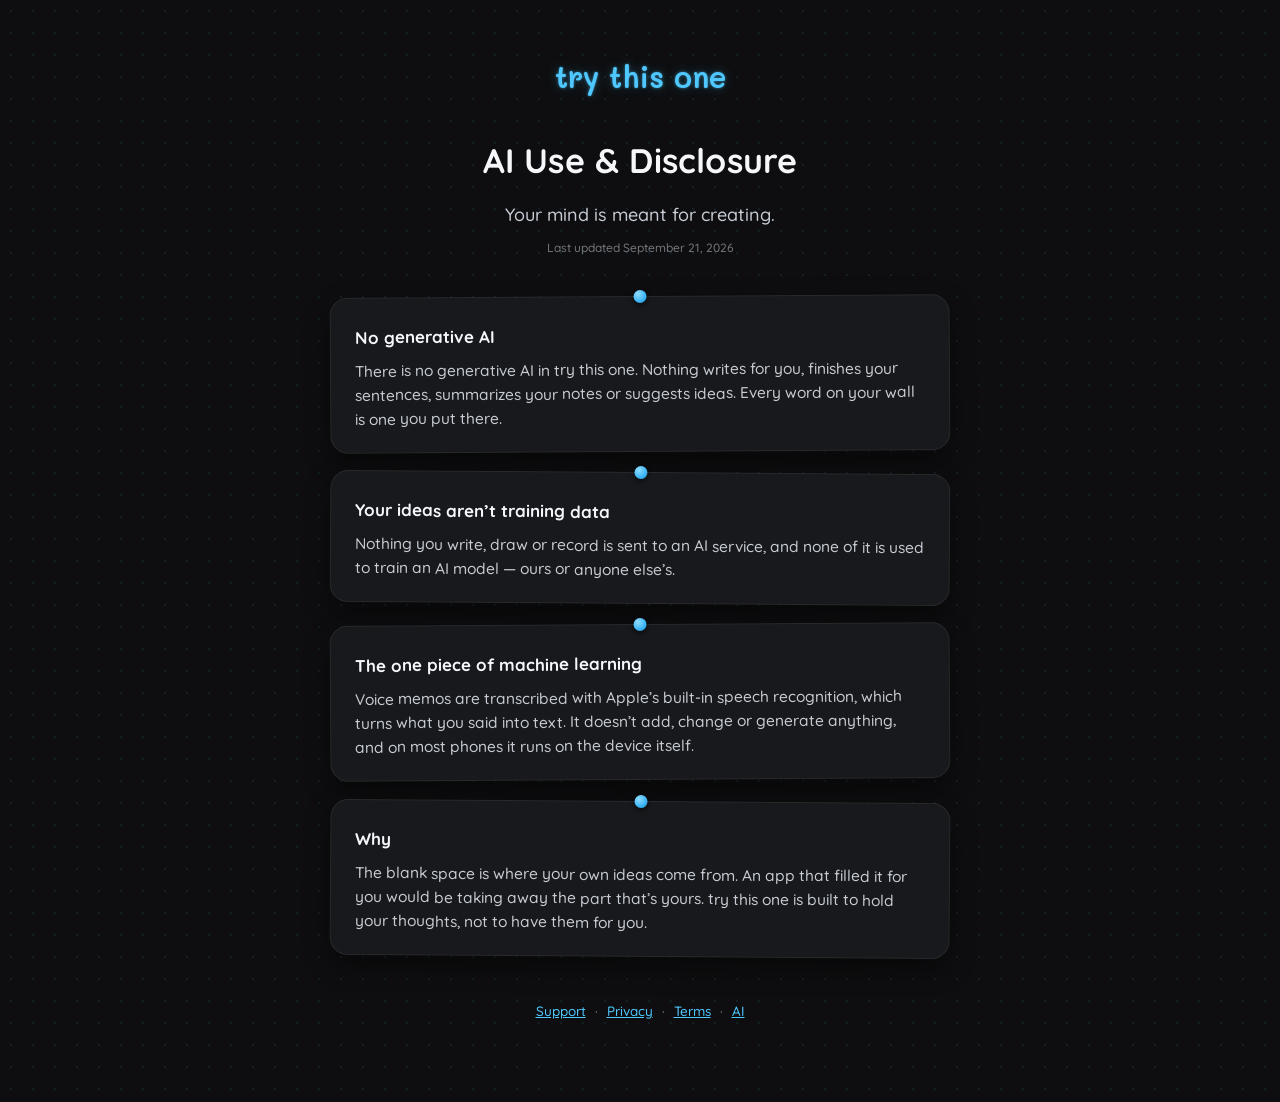
==== ai.html @ eb986d2e "The pages try this one points to from the App Store Privacy, terms, AI disclosure and support, in th" ====
<!DOCTYPE html>
<html lang="en">
<head>
<meta charset="utf-8">
<meta name="viewport" content="width=device-width, initial-scale=1">
<title>AI Use &amp; Disclosure · try this one</title>
<meta name="description" content="How try this one protects your authentic ideas and creativity from generative AI.">
<meta name="theme-color" content="#0e0e10">
<link rel="preconnect" href="https://fonts.googleapis.com">
<link rel="preconnect" href="https://fonts.gstatic.com" crossorigin>
<link href="https://fonts.googleapis.com/css2?family=Quicksand:wght@500;600;700&family=Mali:wght@600&display=swap" rel="stylesheet">
<link rel="stylesheet" href="tto.css">
</head>
<body>
<div class="page">
<header><a class="wordmark" href="./">try this one</a></header>
<h1>AI Use &amp; Disclosure</h1>
<p class="lead">Your mind is meant for creating.</p>
<p class="stamp">Last updated September 21, 2026</p>
<section class="note">
<h2>No generative AI</h2>
<p>There is no generative AI in try this one. Nothing writes for you, finishes your sentences, summarizes your notes or suggests ideas. Every word on your wall is one you put there.</p>
</section>
<section class="note">
<h2>Your ideas aren&rsquo;t training data</h2>
<p>Nothing you write, draw or record is sent to an AI service, and none of it is used to train an AI model &mdash; ours or anyone else&rsquo;s.</p>
</section>
<section class="note">
<h2>The one piece of machine learning</h2>
<p>Voice memos are transcribed with Apple&rsquo;s built-in speech recognition, which turns what you said into text. It doesn&rsquo;t add, change or generate anything, and on most phones it runs on the device itself.</p>
</section>
<section class="note">
<h2>Why</h2>
<p>The blank space is where your own ideas come from. An app that filled it for you would be taking away the part that&rsquo;s yours. try this one is built to hold your thoughts, not to have them for you.</p>
</section>
<footer>
<a href="./">Support</a>·<a href="privacy.html">Privacy</a>·<a href="terms.html">Terms</a>·<a href="ai.html">AI</a>
</footer>
</div>
</body>
</html>
---- tto.css ----
/* The app's own palette and hand. Kept in step with DesignSystem/Colors.swift
   and Features/Settings/SettingsLogoKit.swift — if those move, move these. */
:root {
  --bg:        #0e0e10;
  --felt:      #101113;
  --felt-lit:  #18191c;
  --glow:      #4fc8ff;
  --edge:      #3ab4f5;
  --silver:    #c7ccd4;
  --white:     #f5f7fa;
  --indigo:    #8b85ec;
}

* { box-sizing: border-box; }

html { -webkit-text-size-adjust: 100%; }

body {
  margin: 0;
  padding: 0 20px 80px;
  background-color: var(--bg);
  /* The dot floor the settings page stands on. */
  background-image: radial-gradient(rgba(58,180,245,.10) 1px, transparent 1px);
  background-size: 22px 22px;
  color: var(--white);
  font-family: Quicksand, -apple-system, BlinkMacSystemFont, system-ui, sans-serif;
  font-weight: 500;
  line-height: 1.55;
  -webkit-font-smoothing: antialiased;
}

.page { max-width: 620px; margin: 0 auto; }

/* The wordmark, lit from inside the way the icon writes it. */
header { text-align: center; padding: 54px 0 8px; }

.wordmark {
  display: inline-block;
  font-family: Mali, cursive;
  font-weight: 600;
  font-size: 30px;
  color: var(--glow);
  text-decoration: none;
  text-shadow: 0 0 3px rgba(79,200,255,.55), 0 0 12px rgba(79,200,255,.28);
}

h1 {
  font-size: 34px;
  font-weight: 700;
  letter-spacing: .2px;
  margin: 26px 0 14px;
  text-align: center;
}

/* Said first and biggest, before any detail. */
.lead {
  font-size: 18px;
  color: var(--silver);
  text-align: center;
  margin: 0 auto 10px;
  max-width: 30ch;
}

.stamp {
  text-align: center;
  font-size: 12px;
  color: rgba(199,204,212,.55);
  margin: 0 0 38px;
}

/* Each part is a note pinned to the wall, tilted a hair like the real ones. */
.note {
  position: relative;
  background: var(--felt-lit);
  border: 1px solid rgba(255,255,255,.07);
  border-radius: 18px;
  padding: 26px 24px 22px;
  margin: 0 0 20px;
  box-shadow: 0 10px 26px rgba(0,0,0,.45);
}
.note:nth-child(odd)  { transform: rotate(-.35deg); }
.note:nth-child(even) { transform: rotate(.4deg); }

/* The pin. */
.note::before {
  content: "";
  position: absolute;
  top: -7px; left: 50%;
  width: 13px; height: 13px;
  margin-left: -6.5px;
  border-radius: 50%;
  background: radial-gradient(circle at 34% 30%, #8fdcff, var(--edge) 62%, #1c74a8);
  box-shadow: 0 2px 5px rgba(0,0,0,.6);
}

.note h2 {
  font-size: 17px;
  font-weight: 700;
  margin: 0 0 8px;
  color: var(--white);
}
.note p { margin: 0; color: var(--silver); font-size: 15.5px; }
.note p + p { margin-top: 10px; }

a { color: var(--glow); }

.contact {
  font-family: Mali, cursive;
  font-weight: 600;
  font-size: 19px;
  word-break: break-word;
}

footer {
  margin-top: 44px;
  text-align: center;
  font-size: 13.5px;
  color: rgba(199,204,212,.6);
}
footer a { margin: 0 9px; white-space: nowrap; }

@media (max-width: 420px) {
  h1 { font-size: 28px; }
  .lead { font-size: 16.5px; }
  .note { padding: 24px 19px 20px; }
}
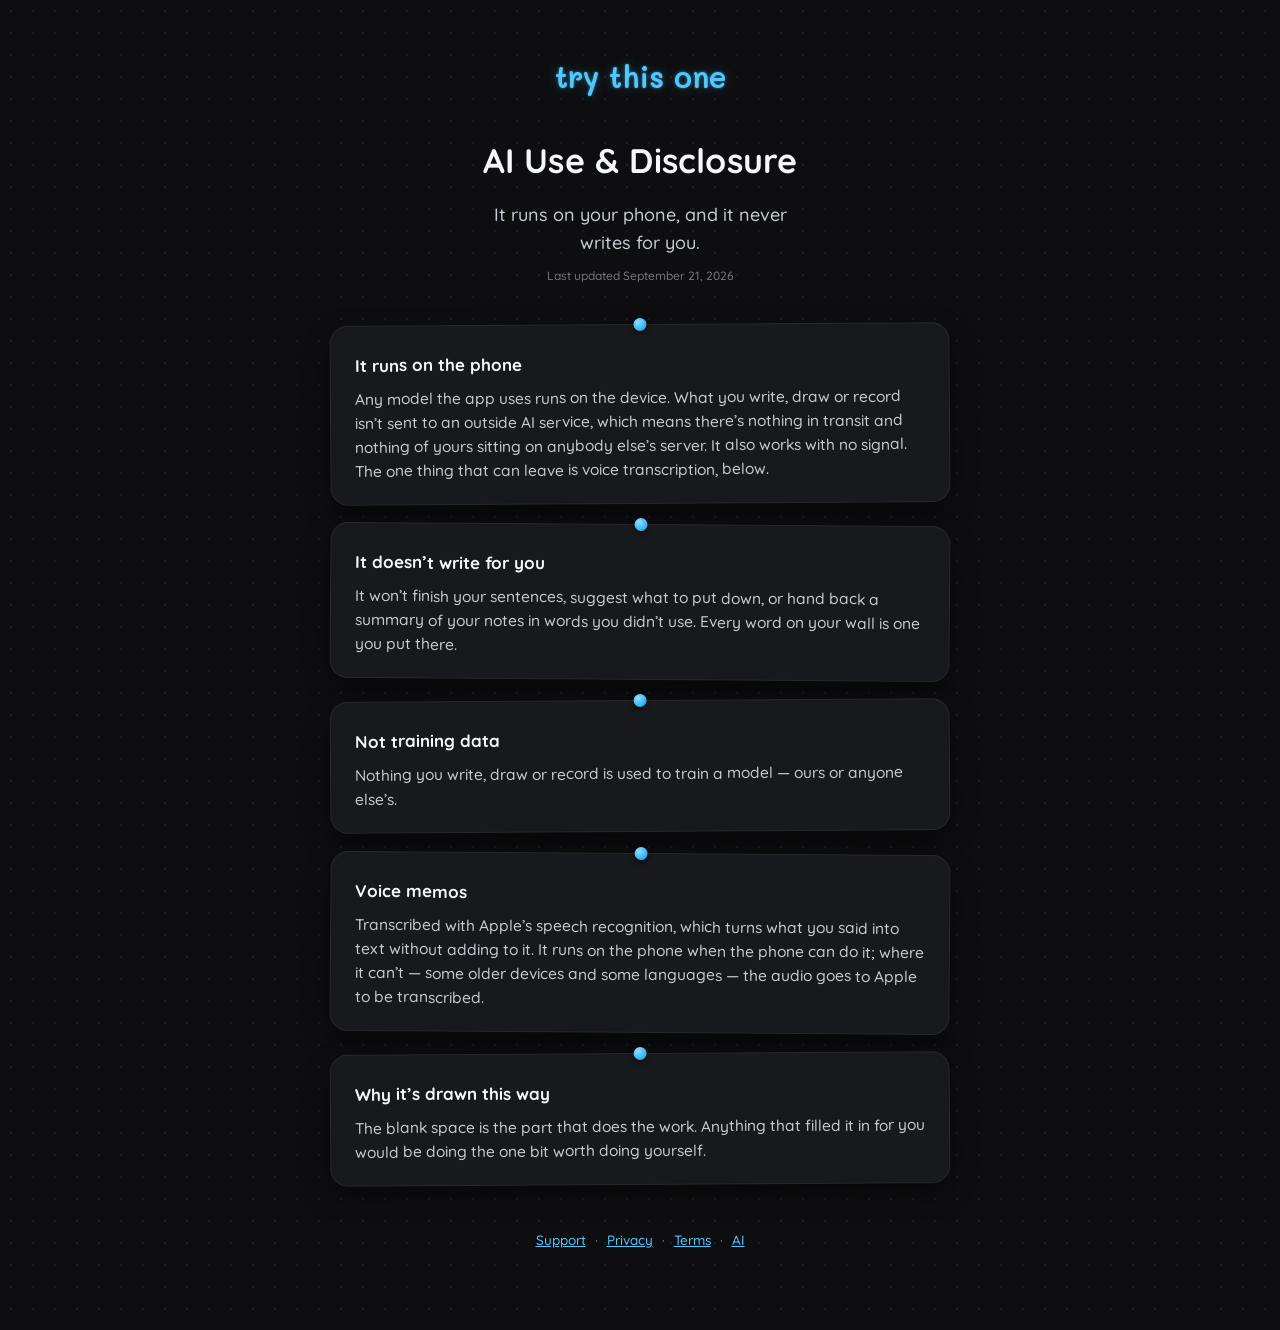
==== commit 19b2985e: "Say what the AI won't do, instead of saying there isn't any A rule rather than an absence: it runs o" ====
--- a/ai.html
+++ b/ai.html
@@ -4,7 +4,7 @@
 <meta charset="utf-8">
 <meta name="viewport" content="width=device-width, initial-scale=1">
 <title>AI Use &amp; Disclosure · try this one</title>
-<meta name="description" content="How try this one protects your authentic ideas and creativity from generative AI.">
+<meta name="description" content="Where the AI runs, what it does, and what it won't do.">
 <meta name="theme-color" content="#0e0e10">
 <link rel="preconnect" href="https://fonts.googleapis.com">
 <link rel="preconnect" href="https://fonts.gstatic.com" crossorigin>
@@ -15,23 +15,27 @@
 <div class="page">
 <header><a class="wordmark" href="./">try this one</a></header>
 <h1>AI Use &amp; Disclosure</h1>
-<p class="lead">Your mind is meant for creating.</p>
+<p class="lead">It runs on your phone, and it never writes for you.</p>
 <p class="stamp">Last updated September 21, 2026</p>
 <section class="note">
-<h2>No generative AI</h2>
-<p>There is no generative AI in try this one. Nothing writes for you, finishes your sentences, summarizes your notes or suggests ideas. Every word on your wall is one you put there.</p>
+<h2>It runs on the phone</h2>
+<p>Any model the app uses runs on the device. What you write, draw or record isn&rsquo;t sent to an outside AI service, which means there&rsquo;s nothing in transit and nothing of yours sitting on anybody else&rsquo;s server. It also works with no signal. The one thing that can leave is voice transcription, below.</p>
 </section>
 <section class="note">
-<h2>Your ideas aren&rsquo;t training data</h2>
-<p>Nothing you write, draw or record is sent to an AI service, and none of it is used to train an AI model &mdash; ours or anyone else&rsquo;s.</p>
+<h2>It doesn&rsquo;t write for you</h2>
+<p>It won&rsquo;t finish your sentences, suggest what to put down, or hand back a summary of your notes in words you didn&rsquo;t use. Every word on your wall is one you put there.</p>
 </section>
 <section class="note">
-<h2>The one piece of machine learning</h2>
-<p>Voice memos are transcribed with Apple&rsquo;s built-in speech recognition, which turns what you said into text. It doesn&rsquo;t add, change or generate anything, and on most phones it runs on the device itself.</p>
+<h2>Not training data</h2>
+<p>Nothing you write, draw or record is used to train a model &mdash; ours or anyone else&rsquo;s.</p>
 </section>
 <section class="note">
-<h2>Why</h2>
-<p>The blank space is where your own ideas come from. An app that filled it for you would be taking away the part that&rsquo;s yours. try this one is built to hold your thoughts, not to have them for you.</p>
+<h2>Voice memos</h2>
+<p>Transcribed with Apple&rsquo;s speech recognition, which turns what you said into text without adding to it. It runs on the phone when the phone can do it; where it can&rsquo;t &mdash; some older devices and some languages &mdash; the audio goes to Apple to be transcribed.</p>
+</section>
+<section class="note">
+<h2>Why it&rsquo;s drawn this way</h2>
+<p>The blank space is the part that does the work. Anything that filled it in for you would be doing the one bit worth doing yourself.</p>
 </section>
 <footer>
 <a href="./">Support</a>·<a href="privacy.html">Privacy</a>·<a href="terms.html">Terms</a>·<a href="ai.html">AI</a>
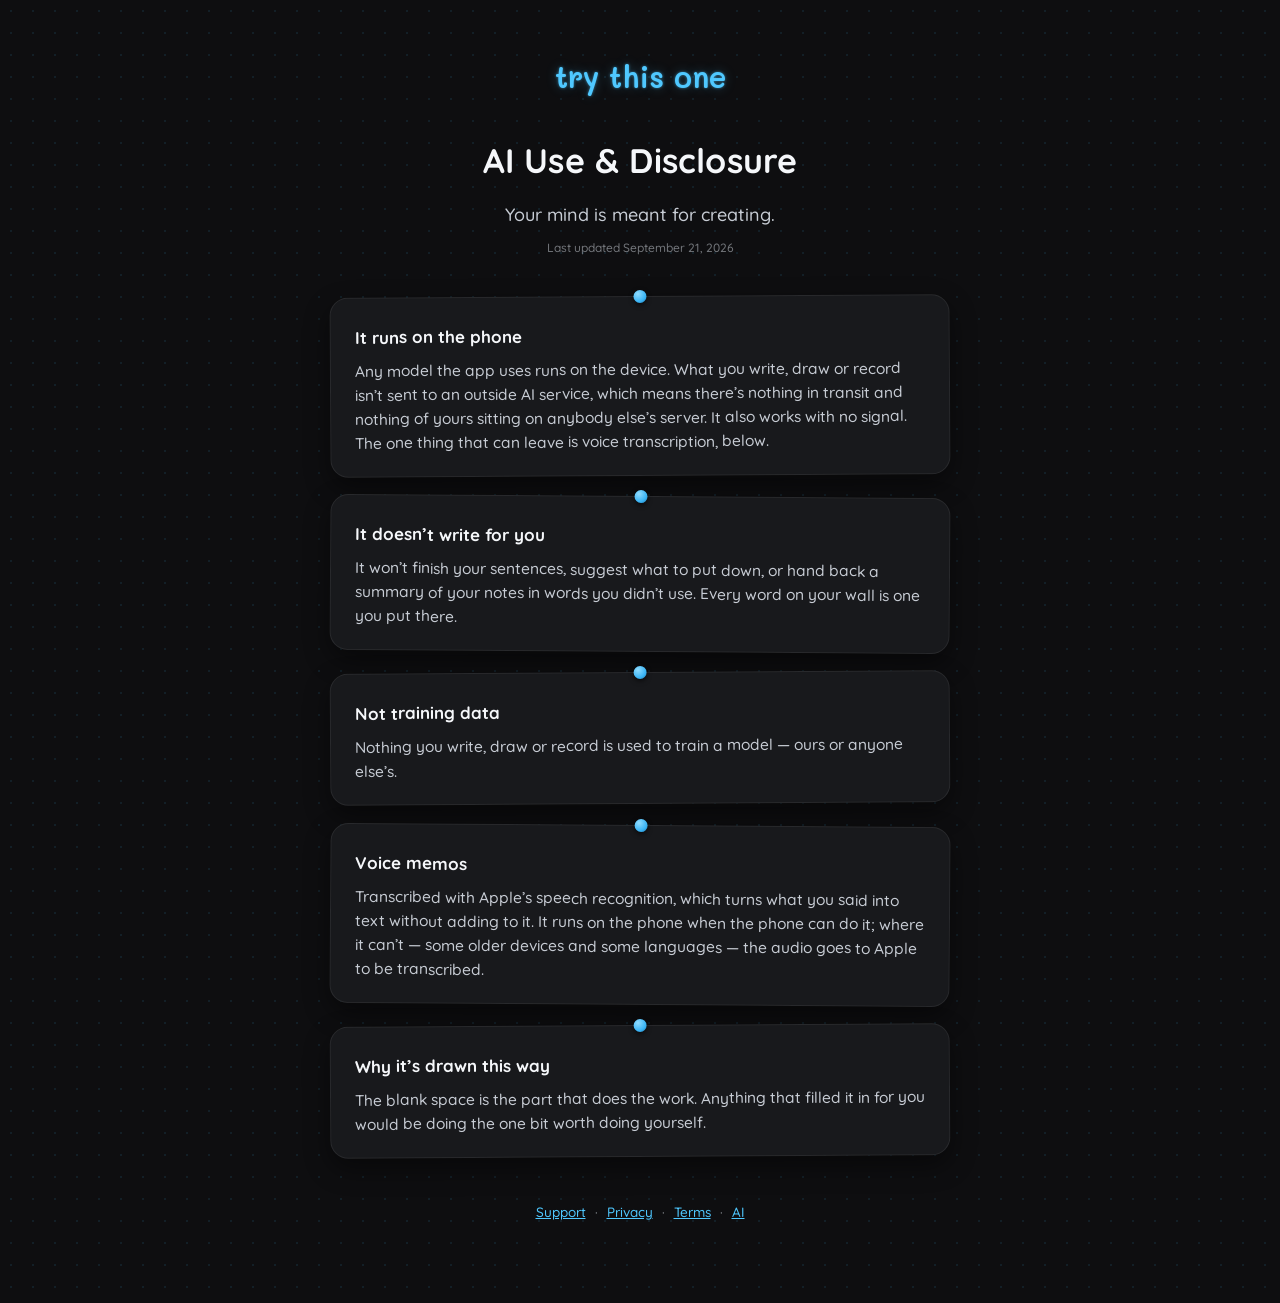
==== commit a592b25d: "Put the AI note's own words back 'Your mind is meant for creating' leads the page again, matching th" ====
--- a/ai.html
+++ b/ai.html
@@ -4,7 +4,7 @@
 <meta charset="utf-8">
 <meta name="viewport" content="width=device-width, initial-scale=1">
 <title>AI Use &amp; Disclosure · try this one</title>
-<meta name="description" content="Where the AI runs, what it does, and what it won't do.">
+<meta name="description" content="Learn how try this one protects your authentic ideas and creativity.">
 <meta name="theme-color" content="#0e0e10">
 <link rel="preconnect" href="https://fonts.googleapis.com">
 <link rel="preconnect" href="https://fonts.gstatic.com" crossorigin>
@@ -15,7 +15,7 @@
 <div class="page">
 <header><a class="wordmark" href="./">try this one</a></header>
 <h1>AI Use &amp; Disclosure</h1>
-<p class="lead">It runs on your phone, and it never writes for you.</p>
+<p class="lead">Your mind is meant for creating.</p>
 <p class="stamp">Last updated September 21, 2026</p>
 <section class="note">
 <h2>It runs on the phone</h2>
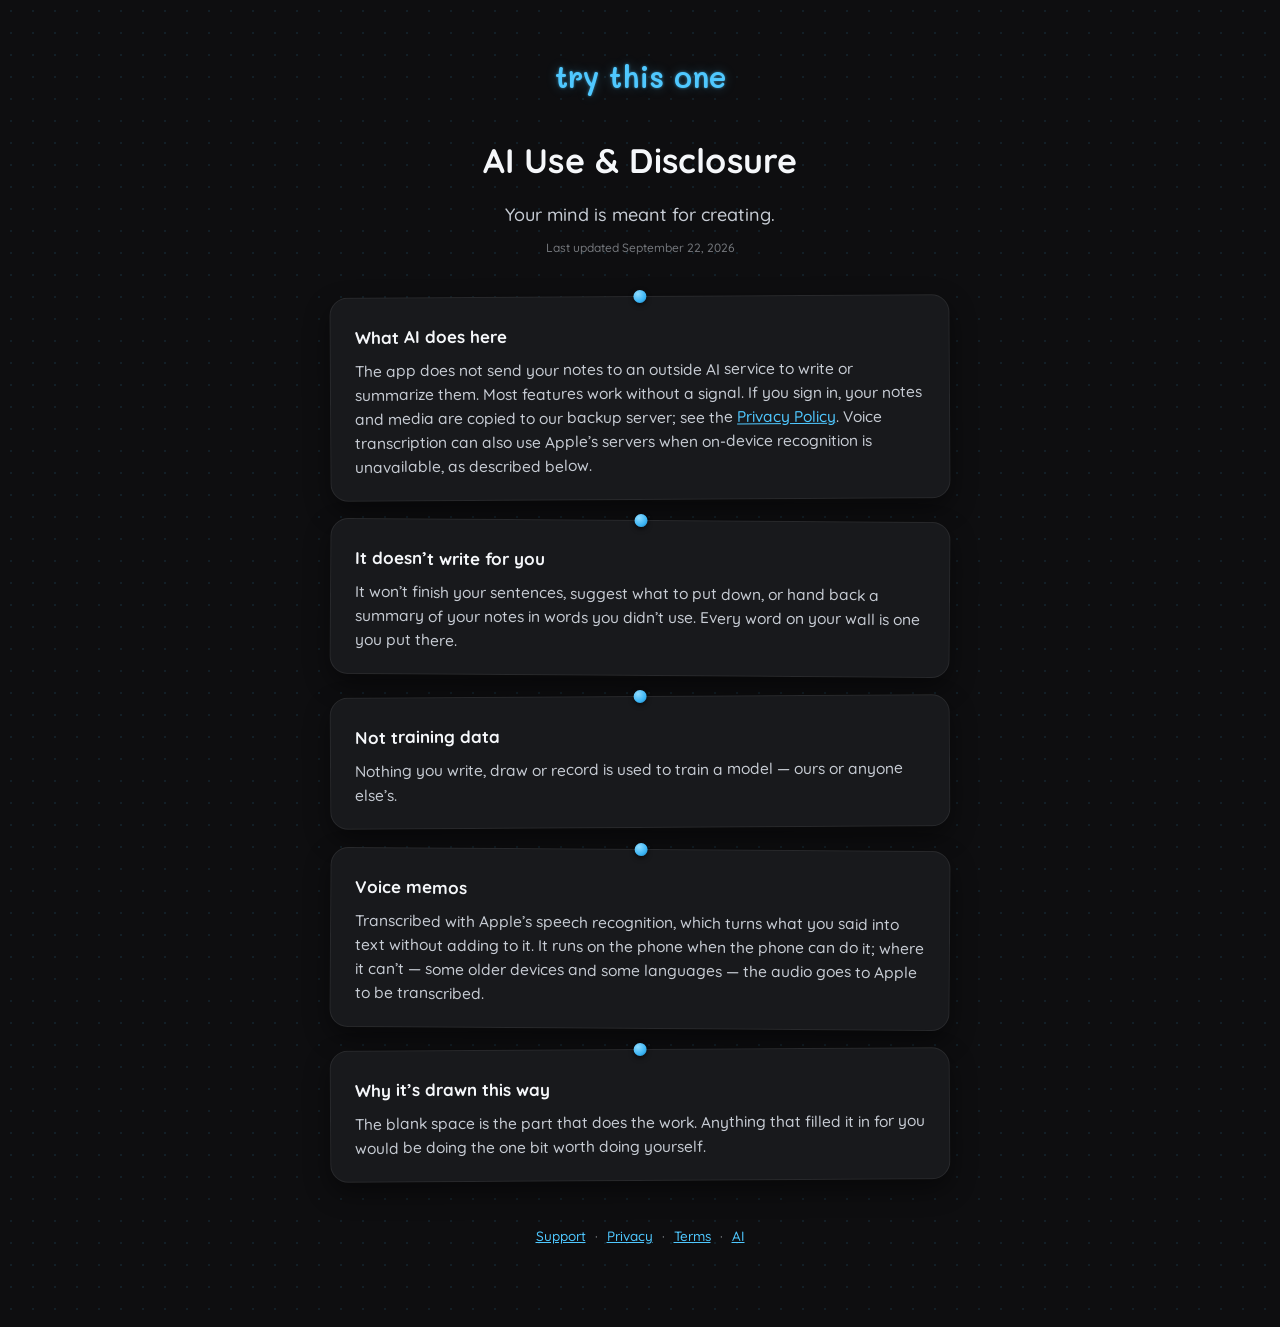
==== commit 550d807c: "Correct privacy and AI disclosures for backups" ====
--- a/ai.html
+++ b/ai.html
@@ -16,10 +16,10 @@
 <header><a class="wordmark" href="./">try this one</a></header>
 <h1>AI Use &amp; Disclosure</h1>
 <p class="lead">Your mind is meant for creating.</p>
-<p class="stamp">Last updated September 21, 2026</p>
+<p class="stamp">Last updated September 22, 2026</p>
 <section class="note">
-<h2>It runs on the phone</h2>
-<p>Any model the app uses runs on the device. What you write, draw or record isn&rsquo;t sent to an outside AI service, which means there&rsquo;s nothing in transit and nothing of yours sitting on anybody else&rsquo;s server. It also works with no signal. The one thing that can leave is voice transcription, below.</p>
+<h2>What AI does here</h2>
+<p>The app does not send your notes to an outside AI service to write or summarize them. Most features work without a signal. If you sign in, your notes and media are copied to our backup server; see the <a href="privacy.html">Privacy Policy</a>. Voice transcription can also use Apple&rsquo;s servers when on-device recognition is unavailable, as described below.</p>
 </section>
 <section class="note">
 <h2>It doesn&rsquo;t write for you</h2>
